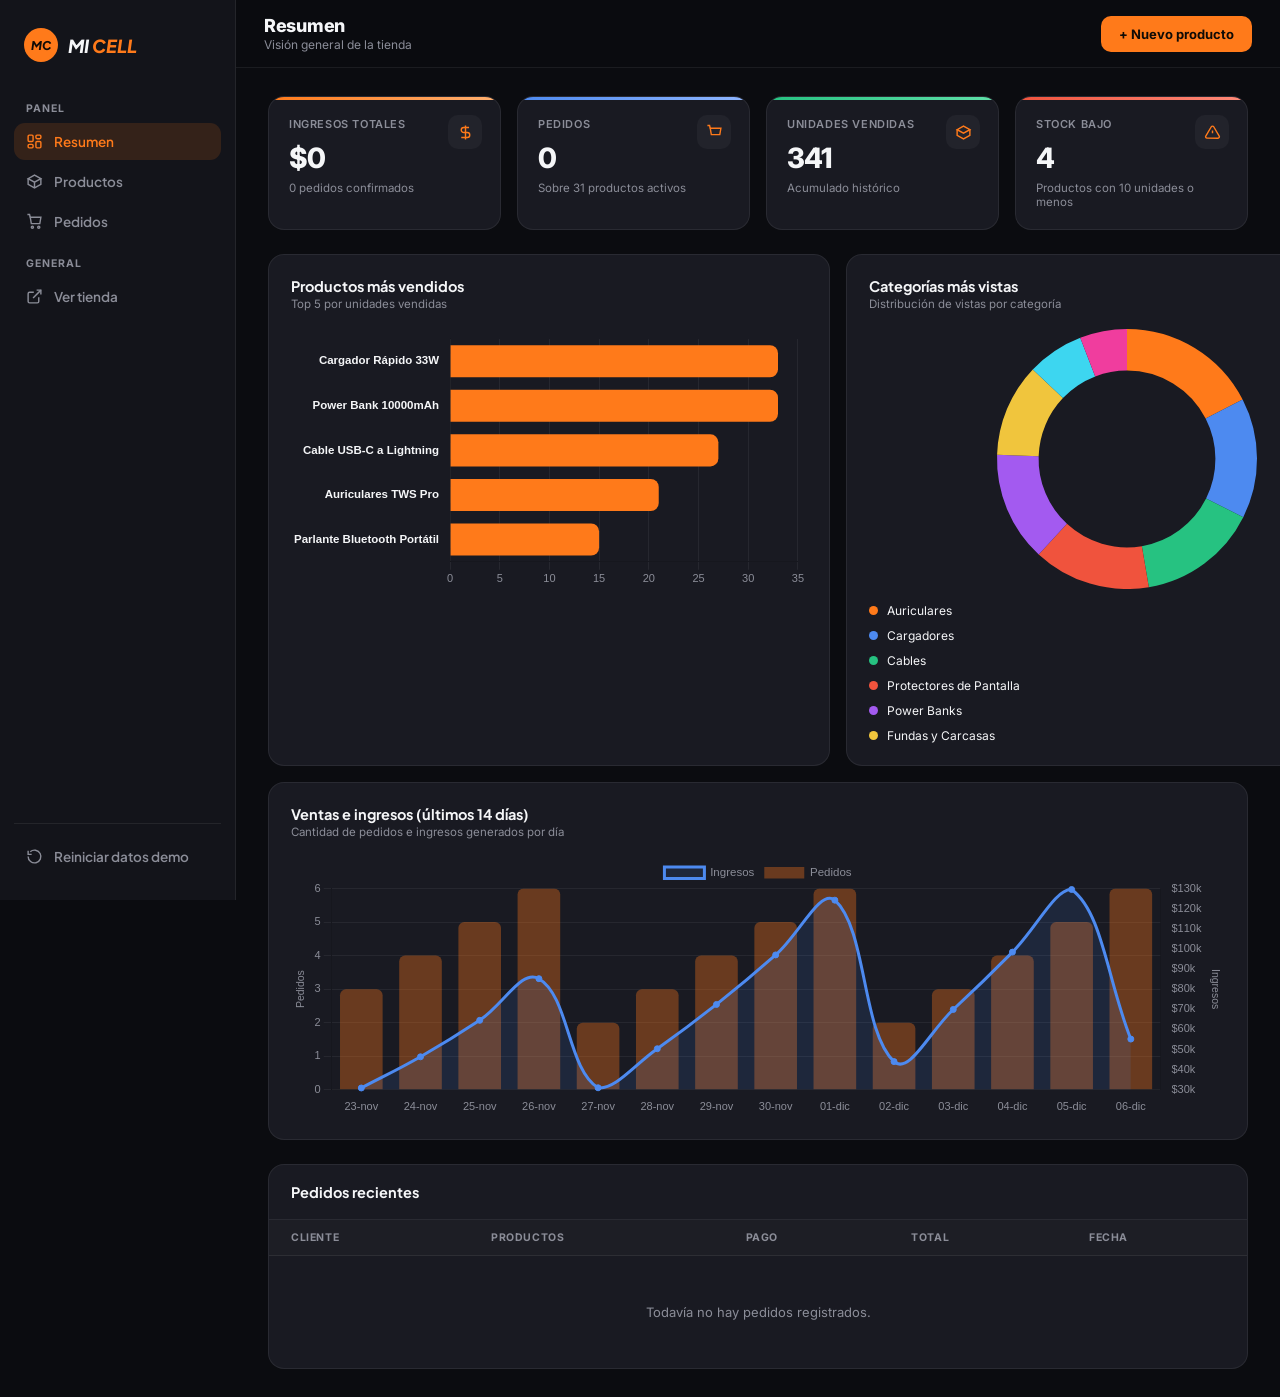
==== admin.html @ 4152e147 "Add files via upload" ====
<!DOCTYPE html>
<html lang="es">
<head>
<meta charset="UTF-8">
<meta name="viewport" content="width=device-width, initial-scale=1.0">
<title>MI CELL — Panel de Administración</title>
<link rel="preconnect" href="https://fonts.googleapis.com">
<link href="https://fonts.googleapis.com/css2?family=Plus+Jakarta+Sans:wght@400;500;600;700;800&family=Inter:wght@400;500;600;700&display=swap" rel="stylesheet">
<script src="assets/chart.umd.js"></script>
<style>
:root{
  --orange:#FF7A1A;--orange-dark:#E85D00;--orange-light:rgba(255,122,26,.14);
  --bg:#0B0C10;--surface:#13141A;--card:#191A22;--card-hover:#1E1F29;
  --border:rgba(255,255,255,.07);--text:#F5F6F8;--muted:#8B8D98;--subtle:#2A2B35;
  --green:#26C281;--red:#F0533D;--blue:#4D8AF0;
  --radius:16px;--sidebar-w:236px;--header-h:68px;
  --shadow:0 12px 32px rgba(0,0,0,.4);
}
*,*::before,*::after{box-sizing:border-box;margin:0;padding:0}
body{font-family:'Inter',sans-serif;background:var(--bg);color:var(--text);min-height:100vh;-webkit-font-smoothing:antialiased}
h1,h2,h3,.brand,.btn,.nav-item{font-family:'Plus Jakarta Sans',sans-serif}
a{color:inherit;text-decoration:none}
button{font-family:inherit}
::-webkit-scrollbar{width:8px;height:8px}
::-webkit-scrollbar-thumb{background:var(--subtle);border-radius:8px}

/* ===== SIDEBAR ===== */
#sidebar{
  position:fixed;top:0;left:0;bottom:0;width:var(--sidebar-w);background:var(--surface);
  border-right:1px solid var(--border);padding:22px 14px;display:flex;flex-direction:column;z-index:200;
  transition:transform .3s cubic-bezier(.22,.8,.3,1);
}
.brand{display:flex;align-items:center;gap:10px;padding:6px 10px 26px;font-weight:800;font-size:18px}
.brand-badge{width:34px;height:34px;border-radius:50%;background:var(--orange);display:flex;align-items:center;justify-content:center;font-weight:800;font-style:italic;font-size:12px;color:#100b06}
.brand-text{font-style:italic}
.brand-text span{color:var(--orange)}
.nav-label{font-size:10.5px;font-weight:700;letter-spacing:1px;text-transform:uppercase;color:var(--muted);padding:14px 12px 8px}
.nav-item{
  display:flex;align-items:center;gap:11px;padding:10px 12px;border-radius:11px;font-size:13.5px;
  font-weight:600;color:var(--muted);cursor:pointer;margin-bottom:3px;transition:all .15s;
}
.nav-item svg{width:17px;height:17px;flex-shrink:0}
.nav-item:hover{background:var(--card);color:var(--text)}
.nav-item.active{background:var(--orange-light);color:var(--orange)}
.sidebar-foot{margin-top:auto;padding-top:14px;border-top:1px solid var(--border)}

#appWrap{margin-left:var(--sidebar-w);min-height:100vh}
#topbar{
  height:var(--header-h);display:flex;align-items:center;justify-content:space-between;
  padding:0 28px;border-bottom:1px solid var(--border);position:sticky;top:0;background:rgba(11,12,16,.9);
  backdrop-filter:blur(12px);z-index:100;gap:16px;
}
.page-title{font-size:18px;font-weight:800;letter-spacing:-.3px}
.page-sub{font-size:12px;color:var(--muted);margin-top:1px}
.topbar-actions{display:flex;align-items:center;gap:12px}
#menuToggle{display:none;width:38px;height:38px;border-radius:10px;border:1px solid var(--border);background:var(--card);align-items:center;justify-content:center;cursor:pointer}
#menuToggle svg{width:18px;height:18px}

#content{padding:28px 32px}
.view{display:none}
.view.active{display:block;animation:fadein .3s ease}
@keyframes fadein{from{opacity:0;transform:translateY(8px)}to{opacity:1;transform:translateY(0)}}

.btn{display:inline-flex;align-items:center;gap:7px;padding:10px 18px;border-radius:10px;font-size:13px;font-weight:700;border:none;cursor:pointer;transition:all .18s;font-family:inherit}
.btn-primary{background:var(--orange);color:#100b06}
.btn-primary:hover{background:var(--orange-dark);color:#fff;transform:translateY(-1px);box-shadow:0 8px 20px rgba(255,122,26,.3)}
.btn-ghost{background:var(--card);color:var(--text);border:1px solid var(--border)}
.btn-ghost:hover{border-color:var(--orange);color:var(--orange)}
.btn-danger{background:rgba(240,83,61,.12);color:var(--red);border:1px solid rgba(240,83,61,.25)}
.btn-danger:hover{background:rgba(240,83,61,.22)}
.btn-sm{padding:6px 13px;font-size:11.5px}
.btn-block{width:100%}
.btn:disabled{opacity:.4;cursor:not-allowed}

/* ===== STATS ===== */
.stats-grid{display:grid;grid-template-columns:repeat(4,1fr);gap:16px;margin-bottom:24px}
.stat-card{background:var(--card);border:1px solid var(--border);border-radius:var(--radius);padding:20px;position:relative;overflow:hidden;transition:transform .2s}
.stat-card:hover{transform:translateY(-3px)}
.stat-card::before{content:'';position:absolute;top:0;left:0;right:0;height:3px;background:linear-gradient(90deg,var(--orange),#FFB070)}
.stat-card.c-green::before{background:linear-gradient(90deg,var(--green),#5FE0A8)}
.stat-card.c-blue::before{background:linear-gradient(90deg,var(--blue),#8FB6FF)}
.stat-card.c-red::before{background:linear-gradient(90deg,var(--red),#FF8A78)}
.stat-icon{position:absolute;right:18px;top:18px;width:34px;height:34px;border-radius:10px;background:rgba(255,255,255,.04);display:flex;align-items:center;justify-content:center;color:var(--orange)}
.stat-icon svg{width:17px;height:17px}
.stat-label{font-size:11px;font-weight:600;color:var(--muted);text-transform:uppercase;letter-spacing:.6px;margin-bottom:10px}
.stat-value{font-size:28px;font-weight:800;letter-spacing:-.6px}
.stat-sub{font-size:11.5px;color:var(--muted);margin-top:6px}

/* ===== CHARTS ===== */
.charts-row{display:grid;grid-template-columns:1.4fr 1fr;gap:16px;margin-bottom:16px}
.chart-card{background:var(--card);border:1px solid var(--border);border-radius:var(--radius);padding:22px}
.chart-card h3{font-size:14.5px;font-weight:700;margin-bottom:2px}
.chart-card .sub{font-size:11.5px;color:var(--muted);margin-bottom:18px}
.chart-box{position:relative;height:260px}
.charts-row2{display:grid;grid-template-columns:1fr 1fr;gap:16px;margin-bottom:24px}
.legend-list{display:flex;flex-direction:column;gap:10px;margin-top:14px}
.legend-row{display:flex;align-items:center;gap:9px;font-size:12px}
.legend-dot{width:9px;height:9px;border-radius:50%;flex-shrink:0}
.legend-row b{margin-left:auto;font-weight:700}

/* ===== TABLE ===== */
.panel{background:var(--card);border:1px solid var(--border);border-radius:var(--radius);overflow:hidden}
.panel-head{display:flex;align-items:center;justify-content:space-between;padding:18px 22px;border-bottom:1px solid var(--border);flex-wrap:wrap;gap:12px}
.panel-head h3{font-size:14.5px;font-weight:700}
.table-tools{display:flex;gap:10px;align-items:center;flex-wrap:wrap}
.search-mini{display:flex;align-items:center;gap:8px;background:var(--surface);border:1px solid var(--border);border-radius:9px;padding:8px 12px}
.search-mini svg{width:14px;height:14px;color:var(--muted)}
.search-mini input{background:none;border:none;outline:none;color:var(--text);font-size:12.5px;font-family:inherit;width:170px}
.select-mini{background:var(--surface);border:1px solid var(--border);border-radius:9px;padding:8px 12px;font-size:12px;color:var(--text);font-family:inherit;cursor:pointer}
table{width:100%;border-collapse:collapse}
thead th{padding:11px 22px;text-align:left;font-size:10.5px;font-weight:700;color:var(--muted);text-transform:uppercase;letter-spacing:.6px;background:rgba(255,255,255,.015);border-bottom:1px solid var(--border)}
tbody td{padding:13px 22px;font-size:13px;vertical-align:middle;border-bottom:1px solid var(--border)}
tbody tr:last-child td{border-bottom:none}
tbody tr:hover{background:rgba(255,255,255,.02)}
.prow-name{display:flex;align-items:center;gap:11px}
.prow-ic{width:38px;height:38px;border-radius:10px;flex-shrink:0;overflow:hidden}
.prow-ic svg{width:100%;height:100%}
.prow-title{font-weight:700;font-size:13px}
.prow-model{font-size:11px;color:var(--muted)}
.cat-tag{font-size:11px;font-weight:600;padding:4px 10px;border-radius:7px;background:rgba(255,255,255,.05);color:var(--muted);border:1px solid var(--border)}
.badge{display:inline-flex;align-items:center;gap:5px;padding:3px 10px;border-radius:999px;font-size:10.5px;font-weight:700}
.badge::before{content:'';width:5px;height:5px;border-radius:50%;background:currentColor}
.b-ok{background:rgba(38,194,129,.12);color:var(--green)}
.b-low{background:rgba(240,83,61,.12);color:var(--red)}
.row-actions{display:flex;gap:6px;justify-content:flex-end}
.icon-action{width:30px;height:30px;border-radius:8px;border:1px solid var(--border);background:var(--surface);display:flex;align-items:center;justify-content:center;cursor:pointer;color:var(--muted);transition:all .15s}
.icon-action:hover{color:var(--orange);border-color:var(--orange)}
.icon-action svg{width:13px;height:13px}
.pagination{display:flex;justify-content:space-between;align-items:center;padding:14px 22px;font-size:12px;color:var(--muted)}
.empty-row td{text-align:center;color:var(--muted);padding:48px}

/* ===== MODAL (product form) ===== */
.modal-overlay{position:fixed;inset:0;background:rgba(0,0,0,.6);z-index:500;display:flex;align-items:center;justify-content:center;padding:20px;opacity:0;visibility:hidden;transition:opacity .2s}
.modal-overlay.open{opacity:1;visibility:visible}
.modal{background:var(--card);border:1px solid var(--border);border-radius:18px;width:100%;max-width:560px;max-height:90vh;overflow-y:auto;padding:28px;transform:scale(.95);transition:transform .22s}
.modal-overlay.open .modal{transform:scale(1)}
.modal h3{font-size:18px;font-weight:800;margin-bottom:18px}
.field{margin-bottom:14px}
.field label{display:block;font-size:12px;font-weight:700;margin-bottom:7px;color:var(--muted)}
.field input,.field select,.field textarea{
  width:100%;padding:10px 13px;border-radius:9px;border:1.5px solid var(--border);background:var(--surface);
  color:var(--text);font-size:13px;font-family:inherit;outline:none;transition:border-color .15s;
}
.field input:focus,.field select:focus,.field textarea:focus{border-color:var(--orange)}
.field-row{display:grid;grid-template-columns:1fr 1fr;gap:12px}
.modal-actions{display:flex;gap:10px;margin-top:20px}
.confirm-text{font-size:13.5px;color:var(--muted);margin-bottom:20px;line-height:1.6}

@media (max-width:980px){
  #sidebar{transform:translateX(-100%)}
  #sidebar.open{transform:translateX(0);box-shadow:var(--shadow)}
  #appWrap{margin-left:0}
  #menuToggle{display:flex}
  .stats-grid{grid-template-columns:repeat(2,1fr)}
  .charts-row,.charts-row2{grid-template-columns:1fr}
  .field-row{grid-template-columns:1fr}
}
@media (max-width:640px){
  #content{padding:20px 16px}
  .stats-grid{grid-template-columns:1fr 1fr;gap:10px}
  thead{display:none}
  table,tbody,tr,td{display:block;width:100%}
  tbody tr{padding:14px 18px;border-bottom:1px solid var(--border)}
  tbody td{padding:4px 0;border:none}
  tbody td[data-label]::before{content:attr(data-label) ": ";color:var(--muted);font-weight:600}
  .row-actions{justify-content:flex-start;margin-top:8px}
}
</style>
</head>
<body>

<div class="overlay-mobile" id="sidebarOverlay" style="position:fixed;inset:0;background:rgba(0,0,0,.5);z-index:190;display:none"></div>

<aside id="sidebar">
  <a href="index.html" class="brand"><span class="brand-badge">MC</span><span class="brand-text">MI <span>CELL</span></span></a>
  <div class="nav-label">Panel</div>
  <div class="nav-item active" data-view="dashboard">
    <svg viewBox="0 0 24 24" fill="none" stroke="currentColor" stroke-width="2"><rect x="3" y="3" width="7" height="9" rx="1.5"/><rect x="14" y="3" width="7" height="5" rx="1.5"/><rect x="14" y="12" width="7" height="9" rx="1.5"/><rect x="3" y="16" width="7" height="5" rx="1.5"/></svg>
    Resumen
  </div>
  <div class="nav-item" data-view="productos">
    <svg viewBox="0 0 24 24" fill="none" stroke="currentColor" stroke-width="2"><path d="M21 8l-9-5-9 5 9 5 9-5z"/><path d="M3 8v8l9 5 9-5V8"/><path d="M12 13v8"/></svg>
    Productos
  </div>
  <div class="nav-item" data-view="pedidos">
    <svg viewBox="0 0 24 24" fill="none" stroke="currentColor" stroke-width="2"><path d="M6 6h15l-1.5 9h-12z"/><path d="M6 6L5 2H2"/><circle cx="9" cy="20" r="1.5"/><circle cx="18" cy="20" r="1.5"/></svg>
    Pedidos
  </div>
  <div class="nav-label">General</div>
  <a class="nav-item" href="index.html" target="_blank">
    <svg viewBox="0 0 24 24" fill="none" stroke="currentColor" stroke-width="2"><path d="M18 13v6a2 2 0 0 1-2 2H5a2 2 0 0 1-2-2V8a2 2 0 0 1 2-2h6"/><path d="M15 3h6v6"/><path d="M10 14L21 3"/></svg>
    Ver tienda
  </a>
  <div class="sidebar-foot">
    <div class="nav-item" id="resetDataBtn">
      <svg viewBox="0 0 24 24" fill="none" stroke="currentColor" stroke-width="2"><path d="M3 12a9 9 0 1 0 3-6.7"/><path d="M3 4v5h5"/></svg>
      Reiniciar datos demo
    </div>
  </div>
</aside>

<div id="appWrap">
  <div id="topbar">
    <div style="display:flex;align-items:center;gap:14px">
      <button id="menuToggle" aria-label="Abrir menú"><svg viewBox="0 0 24 24" fill="none" stroke="currentColor" stroke-width="2"><path d="M3 6h18M3 12h18M3 18h18"/></svg></button>
      <div>
        <div class="page-title" id="pageTitle">Resumen</div>
        <div class="page-sub" id="pageSub">Visión general de la tienda</div>
      </div>
    </div>
    <div class="topbar-actions">
      <button class="btn btn-primary" id="addProductBtn">+ Nuevo producto</button>
    </div>
  </div>

  <div id="content">

    <section class="view active" id="view-dashboard">
      <div class="stats-grid">
        <div class="stat-card">
          <div class="stat-icon"><svg viewBox="0 0 24 24" fill="none" stroke="currentColor" stroke-width="2"><path d="M12 2v20M17 5H9.5a3.5 3.5 0 0 0 0 7h5a3.5 3.5 0 0 1 0 7H6"/></svg></div>
          <div class="stat-label">Ingresos totales</div>
          <div class="stat-value" id="statRevenue">$0</div>
          <div class="stat-sub" id="statRevenueSub">De pedidos confirmados</div>
        </div>
        <div class="stat-card c-blue">
          <div class="stat-icon"><svg viewBox="0 0 24 24" fill="none" stroke="currentColor" stroke-width="2"><path d="M6 6h15l-1.5 9h-12z"/><path d="M6 6L5 2H2"/></svg></div>
          <div class="stat-label">Pedidos</div>
          <div class="stat-value" id="statOrders">0</div>
          <div class="stat-sub" id="statOrdersSub">Pedidos realizados</div>
        </div>
        <div class="stat-card c-green">
          <div class="stat-icon"><svg viewBox="0 0 24 24" fill="none" stroke="currentColor" stroke-width="2"><path d="M21 8l-9-5-9 5 9 5 9-5z"/><path d="M3 8v8l9 5 9-5V8"/></svg></div>
          <div class="stat-label">Unidades vendidas</div>
          <div class="stat-value" id="statUnits">0</div>
          <div class="stat-sub">Acumulado histórico</div>
        </div>
        <div class="stat-card c-red">
          <div class="stat-icon"><svg viewBox="0 0 24 24" fill="none" stroke="currentColor" stroke-width="2"><path d="M12 9v4M12 17h.01"/><path d="M10.3 3.9L2.5 17a2 2 0 0 0 1.7 3h15.6a2 2 0 0 0 1.7-3L13.7 3.9a2 2 0 0 0-3.4 0z"/></svg></div>
          <div class="stat-label">Stock bajo</div>
          <div class="stat-value" id="statLowStock">0</div>
          <div class="stat-sub">Productos con 10 unidades o menos</div>
        </div>
      </div>

      <div class="charts-row">
        <div class="chart-card">
          <h3>Productos más vendidos</h3>
          <div class="sub">Top 5 por unidades vendidas</div>
          <div class="chart-box"><canvas id="chartTopProducts"></canvas></div>
        </div>
        <div class="chart-card">
          <h3>Categorías más vistas</h3>
          <div class="sub">Distribución de vistas por categoría</div>
          <div class="chart-box"><canvas id="chartCategories"></canvas></div>
          <div class="legend-list" id="catLegend"></div>
        </div>
      </div>

      <div class="charts-row2">
        <div class="chart-card" style="grid-column:1/-1">
          <h3>Ventas e ingresos (últimos 14 días)</h3>
          <div class="sub">Cantidad de pedidos e ingresos generados por día</div>
          <div class="chart-box"><canvas id="chartSales"></canvas></div>
        </div>
      </div>

      <div class="panel">
        <div class="panel-head"><h3>Pedidos recientes</h3></div>
        <div style="overflow-x:auto">
        <table>
          <thead><tr><th>Cliente</th><th>Productos</th><th>Pago</th><th>Total</th><th>Fecha</th></tr></thead>
          <tbody id="recentOrdersBody"></tbody>
        </table>
        </div>
      </div>
    </section>

    <section class="view" id="view-productos">
      <div class="panel">
        <div class="panel-head">
          <h3>Catálogo de productos</h3>
          <div class="table-tools">
            <div class="search-mini">
              <svg viewBox="0 0 24 24" fill="none" stroke="currentColor" stroke-width="2"><circle cx="11" cy="11" r="7"/><path d="M21 21l-4.3-4.3"/></svg>
              <input type="text" id="prodSearch" placeholder="Buscar producto...">
            </div>
            <select class="select-mini" id="prodCatFilter"><option value="">Todas las categorías</option></select>
            <select class="select-mini" id="prodSort">
              <option value="recent">Más recientes</option>
              <option value="sold">Más vendidos</option>
              <option value="stock">Menor stock</option>
              <option value="price">Mayor precio</option>
            </select>
          </div>
        </div>
        <div style="overflow-x:auto">
        <table>
          <thead><tr><th>Producto</th><th>Categoría</th><th>Precio</th><th>Stock</th><th>Vendidos</th><th>Estado</th><th></th></tr></thead>
          <tbody id="productsBody"></tbody>
        </table>
        </div>
        <div class="pagination"><span id="prodCountLabel">0 productos</span></div>
      </div>
    </section>

    <section class="view" id="view-pedidos">
      <div class="panel">
        <div class="panel-head"><h3>Todos los pedidos</h3></div>
        <div style="overflow-x:auto">
        <table>
          <thead><tr><th>ID</th><th>Cliente</th><th>Productos</th><th>Pago</th><th>Total</th><th>Fecha</th></tr></thead>
          <tbody id="allOrdersBody"></tbody>
        </table>
        </div>
      </div>
    </section>

  </div>
</div>

<div class="modal-overlay" id="productModalOverlay">
  <div class="modal" id="productModalBox"></div>
</div>
<div class="modal-overlay" id="confirmModalOverlay">
  <div class="modal" style="max-width:400px" id="confirmModalBox"></div>
</div>

<script src="assets/icons.js"></script>
<script src="assets/products.js"></script>
<script>
(function(){
  "use strict";
  var Store = window.MiCellStore;
  var Icons = window.MiCellIcons;

  function money(n){ return "$" + Math.round(n).toLocaleString("es-AR"); }
  function dateLabel(iso){ var d = new Date(iso); return d.toLocaleDateString("es-AR",{day:"2-digit",month:"short"}); }

  var CHART_COLORS = ["#FF7A1A","#4D8AF0","#26C281","#F0533D","#A35AF0","#F0C53D","#3DD6F0","#F03D9E"];

  /* ---------- navigation ---------- */
  var titles = {
    dashboard: ["Resumen","Visión general de la tienda"],
    productos: ["Productos","Gestioná tu catálogo de accesorios"],
    pedidos: ["Pedidos","Historial completo de pedidos recibidos"]
  };
  function switchView(name){
    document.querySelectorAll(".view").forEach(function(v){ v.classList.remove("active"); });
    document.getElementById("view-"+name).classList.add("active");
    document.querySelectorAll(".nav-item[data-view]").forEach(function(n){ n.classList.toggle("active", n.getAttribute("data-view")===name); });
    document.getElementById("pageTitle").textContent = titles[name][0];
    document.getElementById("pageSub").textContent = titles[name][1];
    closeSidebarMobile();
    if(name==="dashboard") renderDashboard();
    if(name==="productos") renderProductsTable();
    if(name==="pedidos") renderAllOrders();
  }
  document.querySelectorAll(".nav-item[data-view]").forEach(function(n){
    n.addEventListener("click", function(){ switchView(n.getAttribute("data-view")); });
  });

  function closeSidebarMobile(){ document.getElementById("sidebar").classList.remove("open"); document.getElementById("sidebarOverlay").style.display="none"; }
  document.getElementById("menuToggle").addEventListener("click", function(){
    document.getElementById("sidebar").classList.add("open");
    document.getElementById("sidebarOverlay").style.display="block";
  });
  document.getElementById("sidebarOverlay").addEventListener("click", closeSidebarMobile);

  /* ---------- charts ---------- */
  var charts = {};
  function destroyChart(key){ if(charts[key]){ charts[key].destroy(); delete charts[key]; } }

  function renderTopProductsChart(){
    destroyChart("top");
    var top = Store.topSellingProducts(5);
    var ctx = document.getElementById("chartTopProducts").getContext("2d");
    charts.top = new Chart(ctx, {
      type: "bar",
      data: {
        labels: top.map(function(t){ return t.product.name; }),
        datasets: [{ data: top.map(function(t){ return t.sold; }), backgroundColor: "#FF7A1A", borderRadius: 8, maxBarThickness: 34 }]
      },
      options: {
        indexAxis: "y",
        responsive: true, maintainAspectRatio: false,
        plugins: { legend: { display: false } },
        scales: {
          x: { grid: { color: "rgba(255,255,255,.06)" }, ticks: { color: "#8B8D98", font: { size: 11 } } },
          y: { grid: { display: false }, ticks: { color: "#F5F6F8", font: { size: 11.5, weight: "600" } } }
        }
      }
    });
  }

  function renderCategoriesChart(){
    destroyChart("cat");
    var data = Store.topViewedCategories();
    var ctx = document.getElementById("chartCategories").getContext("2d");
    charts.cat = new Chart(ctx, {
      type: "doughnut",
      data: {
        labels: data.map(function(d){ return d.category.name; }),
        datasets: [{ data: data.map(function(d){ return d.views; }), backgroundColor: CHART_COLORS, borderWidth: 0, hoverOffset: 6 }]
      },
      options: {
        responsive: true, maintainAspectRatio: false, cutout: "68%",
        plugins: { legend: { display: false } }
      }
    });
    var legend = document.getElementById("catLegend");
    var total = data.reduce(function(s,d){return s+d.views;},0) || 1;
    legend.innerHTML = data.slice(0,6).map(function(d,i){
      var pct = Math.round(d.views/total*100);
      return '<div class="legend-row"><span class="legend-dot" style="background:'+CHART_COLORS[i%CHART_COLORS.length]+'"></span>'+d.category.name+'<b>'+pct+'%</b></div>';
    }).join("");
  }

  function renderSalesChart(){
    destroyChart("sales");
    var series = Store.salesSeries(14);
    var ctx = document.getElementById("chartSales").getContext("2d");
    charts.sales = new Chart(ctx, {
      data: {
        labels: series.map(function(s){ return dateLabel(s.date); }),
        datasets: [
          { type: "bar", label: "Pedidos", data: series.map(function(s){return s.orders;}), backgroundColor: "rgba(255,122,26,.35)", borderRadius: 6, yAxisID: "y", order: 2 },
          { type: "line", label: "Ingresos", data: series.map(function(s){return s.revenue;}), borderColor: "#4D8AF0", backgroundColor: "rgba(77,138,240,.12)", tension: .4, fill: true, pointRadius: 3, pointBackgroundColor: "#4D8AF0", yAxisID: "y1", order: 1 }
        ]
      },
      options: {
        responsive: true, maintainAspectRatio: false,
        interaction: { mode: "index", intersect: false },
        plugins: { legend: { labels: { color: "#8B8D98", font: { size: 11.5 } } } },
        scales: {
          x: { grid: { display: false }, ticks: { color: "#8B8D98", font: { size: 11 } } },
          y: { position: "left", grid: { color: "rgba(255,255,255,.06)" }, ticks: { color: "#8B8D98", font: { size: 11 } }, title:{display:true,text:"Pedidos",color:"#8B8D98",font:{size:10.5}} },
          y1: { position: "right", grid: { display: false }, ticks: { color: "#8B8D98", font: { size: 11 }, callback: function(v){ return "$"+(v/1000)+"k"; } }, title:{display:true,text:"Ingresos",color:"#8B8D98",font:{size:10.5}} }
        }
      }
    });
  }

  function renderDashboard(){
    var t = Store.totals();
    document.getElementById("statRevenue").textContent = money(t.revenue);
    document.getElementById("statOrders").textContent = t.orders;
    document.getElementById("statUnits").textContent = t.unitsSold;
    document.getElementById("statLowStock").textContent = t.lowStock;
    document.getElementById("statRevenueSub").textContent = t.orders + " pedidos confirmados";
    document.getElementById("statOrdersSub").textContent = "Sobre " + t.products + " productos activos";

    renderTopProductsChart();
    renderCategoriesChart();
    renderSalesChart();

    var orders = Store.getOrders().slice(0,6);
    var body = document.getElementById("recentOrdersBody");
    if(!orders.length){
      body.innerHTML = '<tr class="empty-row"><td colspan="5">Todavía no hay pedidos registrados.</td></tr>';
    } else {
      body.innerHTML = orders.map(orderRow).join("");
    }
  }

  function orderRow(o){
    var itemsLabel = o.items.map(function(i){return i.qty+"x "+i.name;}).join(", ");
    return '<tr><td><b>'+o.customer.name+'</b><br><span style="color:var(--muted);font-size:11px">'+o.customer.phone+'</span></td>'+
      '<td style="max-width:280px">'+itemsLabel+'</td>'+
      '<td><span class="cat-tag">'+o.payment+'</span></td>'+
      '<td><b>'+money(o.total)+'</b></td>'+
      '<td style="color:var(--muted)">'+dateLabel(o.date)+'</td></tr>';
  }

  function renderAllOrders(){
    var orders = Store.getOrders();
    var body = document.getElementById("allOrdersBody");
    if(!orders.length){
      body.innerHTML = '<tr class="empty-row"><td colspan="6">Todavía no hay pedidos registrados.</td></tr>';
      return;
    }
    body.innerHTML = orders.map(function(o){
      return '<tr><td style="color:var(--muted)">#'+o.id+'</td><td><b>'+o.customer.name+'</b><br><span style="color:var(--muted);font-size:11px">'+o.customer.phone+'</span></td>'+
        '<td style="max-width:260px">'+o.items.map(function(i){return i.qty+"x "+i.name;}).join(", ")+'</td>'+
        '<td><span class="cat-tag">'+o.payment+'</span></td><td><b>'+money(o.total)+'</b></td>'+
        '<td style="color:var(--muted)">'+dateLabel(o.date)+'</td></tr>';
    }).join("");
  }

  /* ---------- products table ---------- */
  var prodState = { search:"", category:"", sort:"recent" };

  function fillCategoryFilter(){
    var sel = document.getElementById("prodCatFilter");
    Store.CATEGORIES.forEach(function(c){
      var o = document.createElement("option"); o.value = c.id; o.textContent = c.name; sel.appendChild(o);
    });
  }

  function getFilteredProducts(){
    var list = Store.getProducts();
    var a = Store.getAnalytics();
    if(prodState.category) list = list.filter(function(p){return p.category===prodState.category;});
    if(prodState.search.trim()){
      var q = prodState.search.trim().toLowerCase();
      list = list.filter(function(p){return (p.name+" "+p.model).toLowerCase().indexOf(q)>-1;});
    }
    list = list.slice();
    if(prodState.sort==="sold") list.sort(function(x,y){return (a.sold[y.id]||0)-(a.sold[x.id]||0);});
    if(prodState.sort==="stock") list.sort(function(x,y){return x.stock-y.stock;});
    if(prodState.sort==="price") list.sort(function(x,y){return y.price-x.price;});
    return list;
  }

  function renderProductsTable(){
    var list = getFilteredProducts();
    var a = Store.getAnalytics();
    var body = document.getElementById("productsBody");
    document.getElementById("prodCountLabel").textContent = list.length + (list.length===1?" producto":" productos");
    if(!list.length){
      body.innerHTML = '<tr class="empty-row"><td colspan="7">No se encontraron productos.</td></tr>';
      return;
    }
    body.innerHTML = list.map(function(p){
      var c = Store.categoryById(p.category);
      var sold = a.sold[p.id] || 0;
      var low = p.stock <= 10;
      return '<tr data-id="'+p.id+'">'+
        '<td><div class="prow-name"><div class="prow-ic">'+Icons.svgFor(c.icon,p.palette)+'</div><div><div class="prow-title">'+p.name+'</div><div class="prow-model">'+p.model+'</div></div></div></td>'+
        '<td><span class="cat-tag">'+c.name+'</span></td>'+
        '<td><b>'+money(p.price)+'</b>'+(p.oldPrice?'<br><span style="text-decoration:line-through;color:var(--muted);font-size:11px">'+money(p.oldPrice)+'</span>':'')+'</td>'+
        '<td data-label="Stock">'+p.stock+' unid.</td>'+
        '<td data-label="Vendidos">'+sold+'</td>'+
        '<td><span class="badge '+(low?"b-low":"b-ok")+'">'+(low?"Stock bajo":"Disponible")+'</span></td>'+
        '<td><div class="row-actions">'+
          '<button class="icon-action" data-edit="'+p.id+'" aria-label="Editar"><svg viewBox="0 0 24 24" fill="none" stroke="currentColor" stroke-width="2"><path d="M12 20h9"/><path d="M16.5 3.5a2.1 2.1 0 0 1 3 3L7 19l-4 1 1-4z"/></svg></button>'+
          '<button class="icon-action" data-delete="'+p.id+'" aria-label="Eliminar"><svg viewBox="0 0 24 24" fill="none" stroke="currentColor" stroke-width="2"><path d="M3 6h18"/><path d="M8 6V4a2 2 0 0 1 2-2h4a2 2 0 0 1 2 2v2"/><path d="M19 6l-1 14a2 2 0 0 1-2 2H8a2 2 0 0 1-2-2L5 6"/></svg></button>'+
        '</div></td></tr>';
    }).join("");

    body.querySelectorAll("[data-edit]").forEach(function(btn){
      btn.addEventListener("click", function(){ openProductModal(btn.getAttribute("data-edit")); });
    });
    body.querySelectorAll("[data-delete]").forEach(function(btn){
      btn.addEventListener("click", function(){ openConfirmDelete(btn.getAttribute("data-delete")); });
    });
  }

  document.getElementById("prodSearch").addEventListener("input", function(e){ prodState.search = e.target.value; renderProductsTable(); });
  document.getElementById("prodCatFilter").addEventListener("change", function(e){ prodState.category = e.target.value; renderProductsTable(); });
  document.getElementById("prodSort").addEventListener("change", function(e){ prodState.sort = e.target.value; renderProductsTable(); });

  /* ---------- product modal (add/edit) ---------- */
  function openProductModal(id){
    var editing = !!id;
    var p = editing ? Store.getProduct(id) : { name:"", model:"", category:Store.CATEGORIES[0].id, price:0, oldPrice:"", stock:0, badge:"", rating:4.5, palette:0, desc:"" };
    var box = document.getElementById("productModalBox");
    box.innerHTML =
      '<h3>'+(editing?"Editar producto":"Nuevo producto")+'</h3>'+
      '<div class="field"><label>Nombre</label><input type="text" id="fName" value="'+(p.name||"").replace(/"/g,"&quot;")+'"></div>'+
      '<div class="field-row">'+
        '<div class="field"><label>Modelo / variante</label><input type="text" id="fModel" value="'+(p.model||"").replace(/"/g,"&quot;")+'"></div>'+
        '<div class="field"><label>Categoría</label><select id="fCategory">'+Store.CATEGORIES.map(function(c){return '<option value="'+c.id+'" '+(c.id===p.category?"selected":"")+'>'+c.name+'</option>';}).join("")+'</select></div>'+
      '</div>'+
      '<div class="field-row">'+
        '<div class="field"><label>Precio</label><input type="number" id="fPrice" value="'+p.price+'"></div>'+
        '<div class="field"><label>Precio anterior (oferta)</label><input type="number" id="fOldPrice" value="'+(p.oldPrice||"")+'"></div>'+
      '</div>'+
      '<div class="field-row">'+
        '<div class="field"><label>Stock</label><input type="number" id="fStock" value="'+p.stock+'"></div>'+
        '<div class="field"><label>Etiqueta</label><select id="fBadge">'+
          '<option value="" '+(!p.badge?"selected":"")+'>Sin etiqueta</option>'+
          '<option value="nuevo" '+(p.badge==="nuevo"?"selected":"")+'>Nuevo</option>'+
          '<option value="oferta" '+(p.badge==="oferta"?"selected":"")+'>Oferta</option>'+
          '<option value="mas-vendido" '+(p.badge==="mas-vendido"?"selected":"")+'>Más vendido</option>'+
        '</select></div>'+
      '</div>'+
      '<div class="field"><label>Descripción</label><textarea id="fDesc" rows="3">'+(p.desc||"")+'</textarea></div>'+
      '<div class="modal-actions">'+
        '<button class="btn btn-ghost btn-block" id="cancelProductBtn">Cancelar</button>'+
        '<button class="btn btn-primary btn-block" id="saveProductBtn">'+(editing?"Guardar cambios":"Crear producto")+'</button>'+
      '</div>';
    box.querySelector("#cancelProductBtn").addEventListener("click", closeProductModal);
    box.querySelector("#saveProductBtn").addEventListener("click", function(){
      var name = box.querySelector("#fName").value.trim();
      if(!name){ box.querySelector("#fName").style.borderColor = "var(--red)"; return; }
      var patch = {
        name: name,
        model: box.querySelector("#fModel").value.trim(),
        category: box.querySelector("#fCategory").value,
        price: parseFloat(box.querySelector("#fPrice").value) || 0,
        oldPrice: box.querySelector("#fOldPrice").value ? parseFloat(box.querySelector("#fOldPrice").value) : null,
        stock: parseInt(box.querySelector("#fStock").value,10) || 0,
        badge: box.querySelector("#fBadge").value || null,
        desc: box.querySelector("#fDesc").value.trim(),
        rating: p.rating || 4.5,
        palette: p.palette != null ? p.palette : Math.floor(Math.random()*5)
      };
      if(editing) Store.updateProduct(id, patch); else Store.addProduct(patch);
      closeProductModal();
      renderProductsTable();
      renderDashboard();
    });
    document.getElementById("productModalOverlay").classList.add("open");
  }
  function closeProductModal(){ document.getElementById("productModalOverlay").classList.remove("open"); }
  document.getElementById("addProductBtn").addEventListener("click", function(){ openProductModal(null); });
  document.getElementById("productModalOverlay").addEventListener("click", function(e){ if(e.target===this) closeProductModal(); });

  /* ---------- delete confirm ---------- */
  function openConfirmDelete(id){
    var p = Store.getProduct(id);
    var box = document.getElementById("confirmModalBox");
    box.innerHTML =
      '<h3>Eliminar producto</h3>'+
      '<p class="confirm-text">¿Seguro que querés eliminar <b>'+(p?p.name:"")+'</b>? Esta acción no se puede deshacer.</p>'+
      '<div class="modal-actions">'+
        '<button class="btn btn-ghost btn-block" id="cancelDeleteBtn">Cancelar</button>'+
        '<button class="btn btn-danger btn-block" id="confirmDeleteBtn">Eliminar</button>'+
      '</div>';
    box.querySelector("#cancelDeleteBtn").addEventListener("click", closeConfirmModal);
    box.querySelector("#confirmDeleteBtn").addEventListener("click", function(){
      Store.deleteProduct(id);
      closeConfirmModal();
      renderProductsTable();
      renderDashboard();
    });
    document.getElementById("confirmModalOverlay").classList.add("open");
  }
  function closeConfirmModal(){ document.getElementById("confirmModalOverlay").classList.remove("open"); }
  document.getElementById("confirmModalOverlay").addEventListener("click", function(e){ if(e.target===this) closeConfirmModal(); });

  /* ---------- reset demo data ---------- */
  document.getElementById("resetDataBtn").addEventListener("click", function(){
    var box = document.getElementById("confirmModalBox");
    box.innerHTML =
      '<h3>Reiniciar datos demo</h3>'+
      '<p class="confirm-text">Esto borra productos, pedidos, carrito y estadísticas guardadas en este navegador, y vuelve a generar los datos de ejemplo iniciales.</p>'+
      '<div class="modal-actions">'+
        '<button class="btn btn-ghost btn-block" id="cancelResetBtn">Cancelar</button>'+
        '<button class="btn btn-danger btn-block" id="confirmResetBtn">Reiniciar</button>'+
      '</div>';
    box.querySelector("#cancelResetBtn").addEventListener("click", closeConfirmModal);
    box.querySelector("#confirmResetBtn").addEventListener("click", function(){
      ["micell_products","micell_cart","micell_orders","micell_analytics","micell_seeded_v1"].forEach(function(k){ localStorage.removeItem(k); });
      location.reload();
    });
    document.getElementById("confirmModalOverlay").classList.add("open");
  });

  /* ---------- init ---------- */
  fillCategoryFilter();
  renderDashboard();
})();
</script>
</body>
</html>
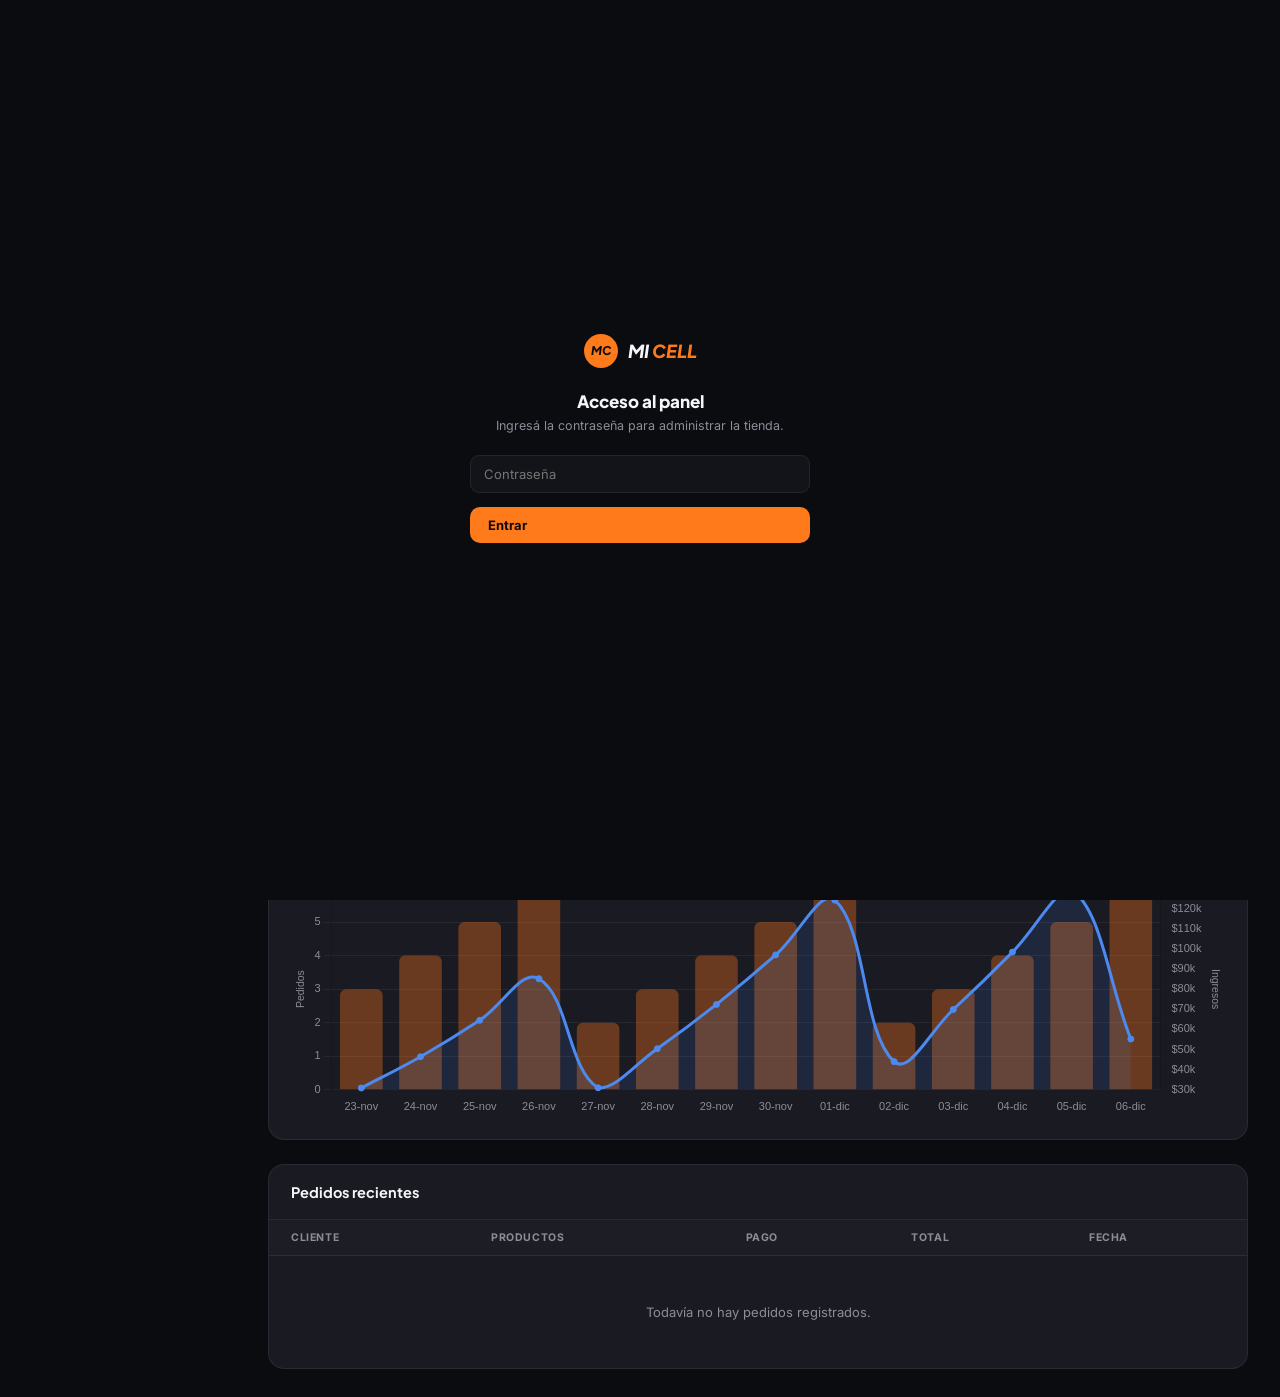
==== commit ab7412ad: "Add files via upload" ====
--- a/admin.html
+++ b/admin.html
@@ -130,6 +130,14 @@
 .empty-row td{text-align:center;color:var(--muted);padding:48px}
 
 /* ===== MODAL (product form) ===== */
+#lockScreen{position:fixed;inset:0;background:var(--bg);z-index:1000;display:flex;align-items:center;justify-content:center;padding:20px}
+#lockScreen.hidden{display:none}
+.lock-box{width:100%;max-width:340px;text-align:center}
+.lock-box .brand{justify-content:center;padding:0 0 22px}
+.lock-box h2{font-size:17px;font-weight:800;margin-bottom:6px}
+.lock-box p.sub{font-size:12.5px;color:var(--muted);margin-bottom:22px}
+.lock-box .field{text-align:left}
+#lockError{color:var(--red);font-size:12px;margin-top:10px;min-height:14px}
 .modal-overlay{position:fixed;inset:0;background:rgba(0,0,0,.6);z-index:500;display:flex;align-items:center;justify-content:center;padding:20px;opacity:0;visibility:hidden;transition:opacity .2s}
 .modal-overlay.open{opacity:1;visibility:visible}
 .modal{background:var(--card);border:1px solid var(--border);border-radius:18px;width:100%;max-width:560px;max-height:90vh;overflow-y:auto;padding:28px;transform:scale(.95);transition:transform .22s}
@@ -169,6 +177,19 @@
 </head>
 <body>
 
+<div id="lockScreen">
+  <div class="lock-box">
+    <div class="brand"><span class="brand-badge">MC</span><span class="brand-text">MI <span>CELL</span></span></div>
+    <h2>Acceso al panel</h2>
+    <p class="sub">Ingresá la contraseña para administrar la tienda.</p>
+    <form id="lockForm">
+      <div class="field"><input type="password" id="lockPassword" autocomplete="current-password" placeholder="Contraseña"></div>
+      <button type="submit" class="btn btn-primary btn-block">Entrar</button>
+      <div id="lockError"></div>
+    </form>
+  </div>
+</div>
+
 <div class="overlay-mobile" id="sidebarOverlay" style="position:fixed;inset:0;background:rgba(0,0,0,.5);z-index:190;display:none"></div>
 
 <aside id="sidebar">
@@ -186,6 +207,10 @@
     <svg viewBox="0 0 24 24" fill="none" stroke="currentColor" stroke-width="2"><path d="M6 6h15l-1.5 9h-12z"/><path d="M6 6L5 2H2"/><circle cx="9" cy="20" r="1.5"/><circle cx="18" cy="20" r="1.5"/></svg>
     Pedidos
   </div>
+  <div class="nav-item" data-view="ajustes">
+    <svg viewBox="0 0 24 24" fill="none" stroke="currentColor" stroke-width="2"><circle cx="12" cy="12" r="3"/><path d="M19.4 15a1.7 1.7 0 0 0 .34 1.87l.06.06a2 2 0 1 1-2.83 2.83l-.06-.06a1.7 1.7 0 0 0-1.87-.34 1.7 1.7 0 0 0-1.04 1.56V21a2 2 0 1 1-4 0v-.09A1.7 1.7 0 0 0 9 19.37a1.7 1.7 0 0 0-1.87.34l-.06.06a2 2 0 1 1-2.83-2.83l.06-.06A1.7 1.7 0 0 0 4.63 15a1.7 1.7 0 0 0-1.56-1.04H3a2 2 0 1 1 0-4h.09A1.7 1.7 0 0 0 4.63 9a1.7 1.7 0 0 0-.34-1.87l-.06-.06a2 2 0 1 1 2.83-2.83l.06.06A1.7 1.7 0 0 0 9 4.63a1.7 1.7 0 0 0 1.04-1.56V3a2 2 0 1 1 4 0v.09a1.7 1.7 0 0 0 1.04 1.56 1.7 1.7 0 0 0 1.87-.34l.06-.06a2 2 0 1 1 2.83 2.83l-.06.06A1.7 1.7 0 0 0 19.37 9a1.7 1.7 0 0 0 1.56 1.04H21a2 2 0 1 1 0 4h-.09a1.7 1.7 0 0 0-1.51 1z"/></svg>
+    Ajustes
+  </div>
   <div class="nav-label">General</div>
   <a class="nav-item" href="index.html" target="_blank">
     <svg viewBox="0 0 24 24" fill="none" stroke="currentColor" stroke-width="2"><path d="M18 13v6a2 2 0 0 1-2 2H5a2 2 0 0 1-2-2V8a2 2 0 0 1 2-2h6"/><path d="M15 3h6v6"/><path d="M10 14L21 3"/></svg>
@@ -195,6 +220,10 @@
     <div class="nav-item" id="resetDataBtn">
       <svg viewBox="0 0 24 24" fill="none" stroke="currentColor" stroke-width="2"><path d="M3 12a9 9 0 1 0 3-6.7"/><path d="M3 4v5h5"/></svg>
       Reiniciar datos demo
+    </div>
+    <div class="nav-item" id="logoutBtn">
+      <svg viewBox="0 0 24 24" fill="none" stroke="currentColor" stroke-width="2"><path d="M9 21H5a2 2 0 0 1-2-2V5a2 2 0 0 1 2-2h4"/><path d="M16 17l5-5-5-5"/><path d="M21 12H9"/></svg>
+      Cerrar sesión
     </div>
   </div>
 </aside>
@@ -316,6 +345,19 @@
       </div>
     </section>
 
+    <section class="view" id="view-ajustes">
+      <div class="panel" style="max-width:480px">
+        <div class="panel-head"><h3>Filtro de precio de la tienda</h3></div>
+        <p style="font-size:12.5px;color:var(--muted);margin-bottom:18px">Definí el rango del control deslizante de precio que ven los clientes en los filtros del catálogo.</p>
+        <div class="field-row">
+          <div class="field"><label>Precio mínimo</label><input type="number" id="fSettingsMin"></div>
+          <div class="field"><label>Precio máximo</label><input type="number" id="fSettingsMax"></div>
+        </div>
+        <button class="btn btn-primary" id="saveSettingsBtn">Guardar cambios</button>
+        <span id="settingsSaved" style="margin-left:10px;font-size:12.5px;color:var(--green);opacity:0;transition:opacity .3s">Guardado</span>
+      </div>
+    </section>
+
   </div>
 </div>
 
@@ -334,6 +376,28 @@
   var Store = window.MiCellStore;
   var Icons = window.MiCellIcons;
 
+  /* ---------- access lock ---------- */
+  var ADMIN_PASSWORD = "micell2026";
+  if(localStorage.getItem("micell_admin_auth")==="1"){
+    document.getElementById("lockScreen").classList.add("hidden");
+  }
+  document.getElementById("lockForm").addEventListener("submit", function(e){
+    e.preventDefault();
+    var val = document.getElementById("lockPassword").value;
+    if(val === ADMIN_PASSWORD){
+      localStorage.setItem("micell_admin_auth","1");
+      document.getElementById("lockScreen").classList.add("hidden");
+    } else {
+      document.getElementById("lockError").textContent = "Contraseña incorrecta";
+      document.getElementById("lockPassword").value = "";
+      document.getElementById("lockPassword").focus();
+    }
+  });
+  document.getElementById("logoutBtn").addEventListener("click", function(){
+    localStorage.removeItem("micell_admin_auth");
+    location.reload();
+  });
+
   function money(n){ return "$" + Math.round(n).toLocaleString("es-AR"); }
   function dateLabel(iso){ var d = new Date(iso); return d.toLocaleDateString("es-AR",{day:"2-digit",month:"short"}); }
 
@@ -343,7 +407,8 @@
   var titles = {
     dashboard: ["Resumen","Visión general de la tienda"],
     productos: ["Productos","Gestioná tu catálogo de accesorios"],
-    pedidos: ["Pedidos","Historial completo de pedidos recibidos"]
+    pedidos: ["Pedidos","Historial completo de pedidos recibidos"],
+    ajustes: ["Ajustes","Configuración general de la tienda"]
   };
   function switchView(name){
     document.querySelectorAll(".view").forEach(function(v){ v.classList.remove("active"); });
@@ -355,6 +420,7 @@
     if(name==="dashboard") renderDashboard();
     if(name==="productos") renderProductsTable();
     if(name==="pedidos") renderAllOrders();
+    if(name==="ajustes") renderSettings();
   }
   document.querySelectorAll(".nav-item[data-view]").forEach(function(n){
     n.addEventListener("click", function(){ switchView(n.getAttribute("data-view")); });
@@ -526,7 +592,7 @@
       var sold = a.sold[p.id] || 0;
       var low = p.stock <= 10;
       return '<tr data-id="'+p.id+'">'+
-        '<td><div class="prow-name"><div class="prow-ic">'+Icons.svgFor(c.icon,p.palette)+'</div><div><div class="prow-title">'+p.name+'</div><div class="prow-model">'+p.model+'</div></div></div></td>'+
+        '<td><div class="prow-name"><div class="prow-ic">'+(p.image?'<img src="'+p.image+'" style="width:100%;height:100%;object-fit:cover;border-radius:inherit">':Icons.svgFor(c.icon,p.palette))+'</div><div><div class="prow-title">'+p.name+'</div><div class="prow-model">'+p.model+'</div></div></div></td>'+
         '<td><span class="cat-tag">'+c.name+'</span></td>'+
         '<td><b>'+money(p.price)+'</b>'+(p.oldPrice?'<br><span style="text-decoration:line-through;color:var(--muted);font-size:11px">'+money(p.oldPrice)+'</span>':'')+'</td>'+
         '<td data-label="Stock">'+p.stock+' unid.</td>'+
@@ -555,8 +621,14 @@
     var editing = !!id;
     var p = editing ? Store.getProduct(id) : { name:"", model:"", category:Store.CATEGORIES[0].id, price:0, oldPrice:"", stock:0, badge:"", rating:4.5, palette:0, desc:"" };
     var box = document.getElementById("productModalBox");
+    var pendingImage = p.image || null;
     box.innerHTML =
       '<h3>'+(editing?"Editar producto":"Nuevo producto")+'</h3>'+
+      '<div class="field"><label>Foto del producto</label>'+
+        '<div id="fImagePreview" style="width:84px;height:84px;border-radius:12px;overflow:hidden;background:var(--surface);border:1px solid var(--border);margin-bottom:10px">'+(pendingImage?'<img src="'+pendingImage+'" style="width:100%;height:100%;object-fit:cover">':'')+'</div>'+
+        '<input type="file" id="fImageInput" accept="image/*">'+
+        '<button type="button" class="btn btn-ghost btn-sm" id="fImageRemove" style="margin-top:8px;'+(pendingImage?'':'display:none')+'">Quitar foto</button>'+
+      '</div>'+
       '<div class="field"><label>Nombre</label><input type="text" id="fName" value="'+(p.name||"").replace(/"/g,"&quot;")+'"></div>'+
       '<div class="field-row">'+
         '<div class="field"><label>Modelo / variante</label><input type="text" id="fModel" value="'+(p.model||"").replace(/"/g,"&quot;")+'"></div>'+
@@ -581,6 +653,23 @@
         '<button class="btn btn-primary btn-block" id="saveProductBtn">'+(editing?"Guardar cambios":"Crear producto")+'</button>'+
       '</div>';
     box.querySelector("#cancelProductBtn").addEventListener("click", closeProductModal);
+    box.querySelector("#fImageInput").addEventListener("change", function(e){
+      var file = e.target.files[0];
+      if(!file) return;
+      var reader = new FileReader();
+      reader.onload = function(){
+        pendingImage = reader.result;
+        box.querySelector("#fImagePreview").innerHTML = '<img src="'+pendingImage+'" style="width:100%;height:100%;object-fit:cover">';
+        box.querySelector("#fImageRemove").style.display = "inline-flex";
+      };
+      reader.readAsDataURL(file);
+    });
+    box.querySelector("#fImageRemove").addEventListener("click", function(){
+      pendingImage = null;
+      box.querySelector("#fImagePreview").innerHTML = "";
+      box.querySelector("#fImageInput").value = "";
+      box.querySelector("#fImageRemove").style.display = "none";
+    });
     box.querySelector("#saveProductBtn").addEventListener("click", function(){
       var name = box.querySelector("#fName").value.trim();
       if(!name){ box.querySelector("#fName").style.borderColor = "var(--red)"; return; }
@@ -594,7 +683,8 @@
         badge: box.querySelector("#fBadge").value || null,
         desc: box.querySelector("#fDesc").value.trim(),
         rating: p.rating || 4.5,
-        palette: p.palette != null ? p.palette : Math.floor(Math.random()*5)
+        palette: p.palette != null ? p.palette : Math.floor(Math.random()*5),
+        image: pendingImage
       };
       if(editing) Store.updateProduct(id, patch); else Store.addProduct(patch);
       closeProductModal();
@@ -630,6 +720,24 @@
   function closeConfirmModal(){ document.getElementById("confirmModalOverlay").classList.remove("open"); }
   document.getElementById("confirmModalOverlay").addEventListener("click", function(e){ if(e.target===this) closeConfirmModal(); });
 
+  /* ---------- settings ---------- */
+  function renderSettings(){
+    var s = Store.getSettings();
+    document.getElementById("fSettingsMin").value = s.priceFilterMin;
+    document.getElementById("fSettingsMax").value = s.priceFilterMax;
+  }
+  document.getElementById("saveSettingsBtn").addEventListener("click", function(){
+    var min = parseInt(document.getElementById("fSettingsMin").value,10) || 0;
+    var max = parseInt(document.getElementById("fSettingsMax").value,10) || 0;
+    if(max <= min) max = min + 1000;
+    document.getElementById("fSettingsMin").value = min;
+    document.getElementById("fSettingsMax").value = max;
+    Store.saveSettings({ priceFilterMin: min, priceFilterMax: max });
+    var saved = document.getElementById("settingsSaved");
+    saved.style.opacity = "1";
+    setTimeout(function(){ saved.style.opacity = "0"; }, 1800);
+  });
+
   /* ---------- reset demo data ---------- */
   document.getElementById("resetDataBtn").addEventListener("click", function(){
     var box = document.getElementById("confirmModalBox");
